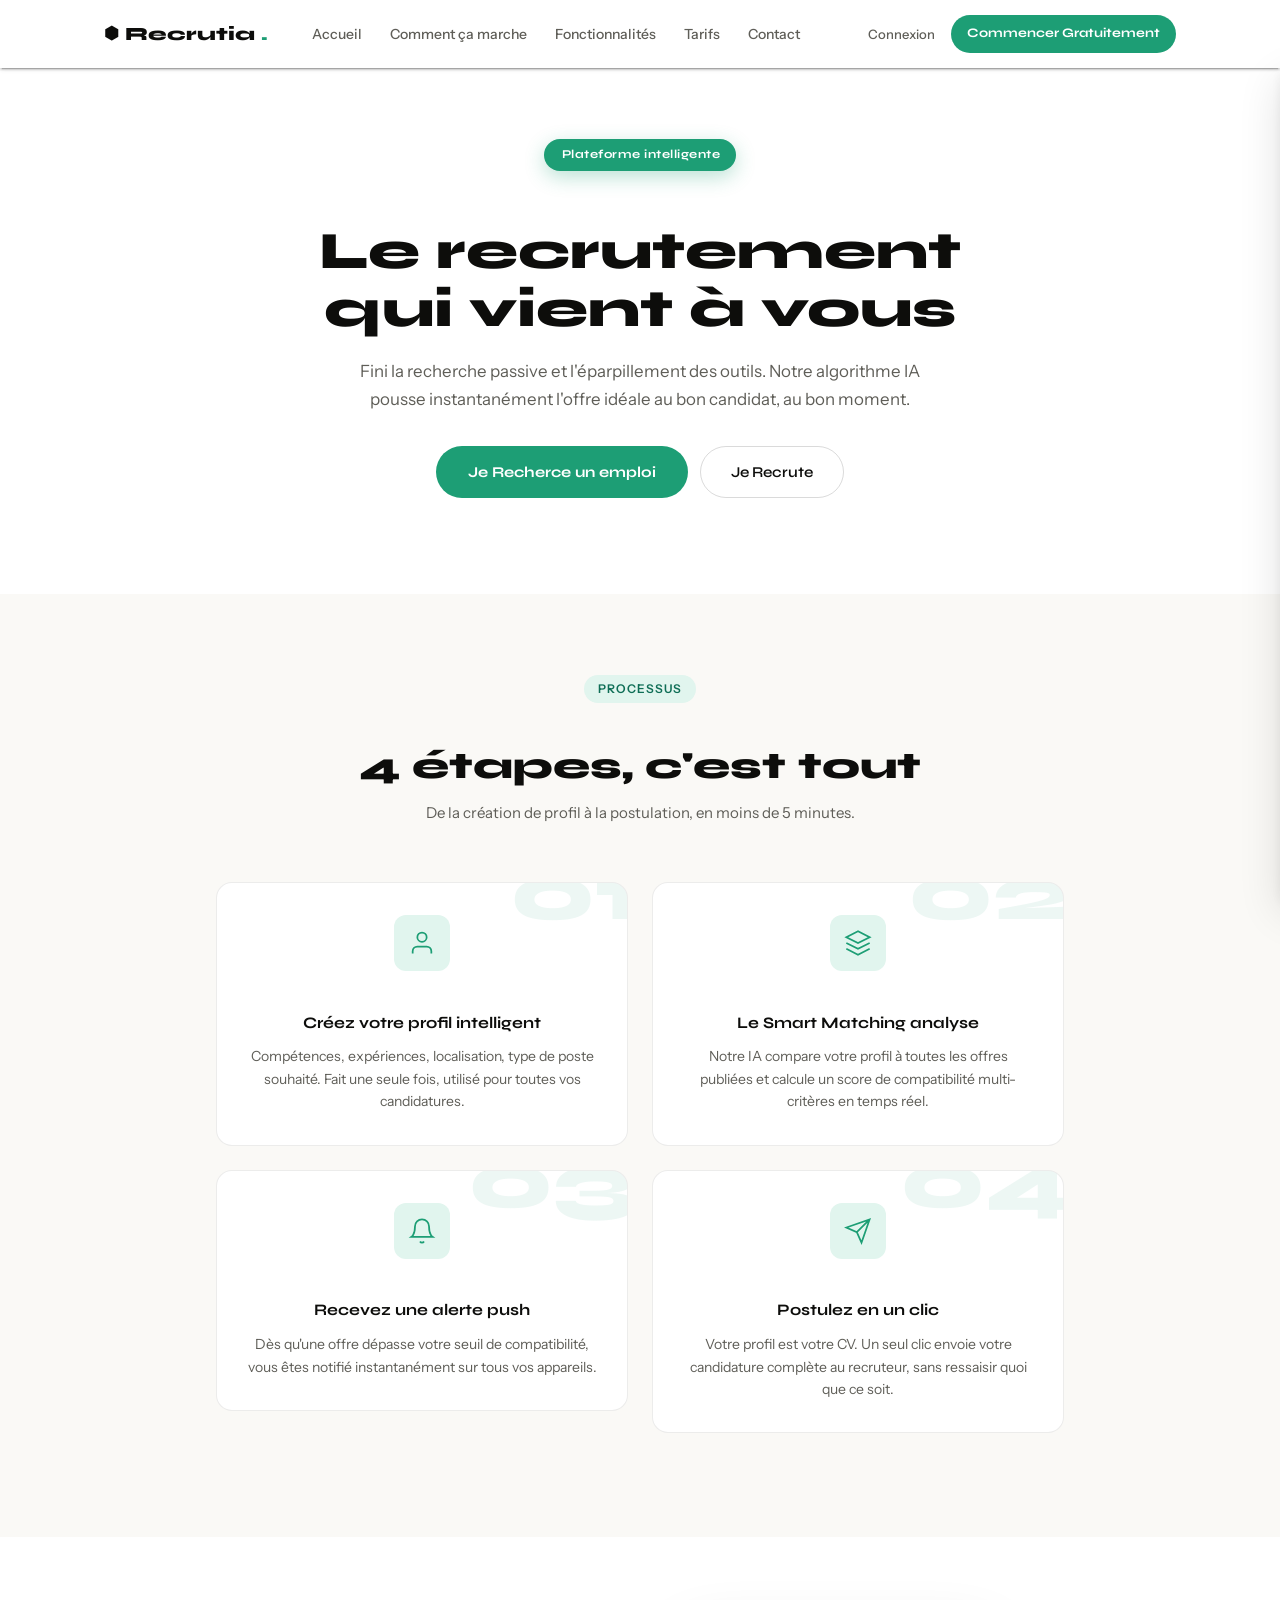
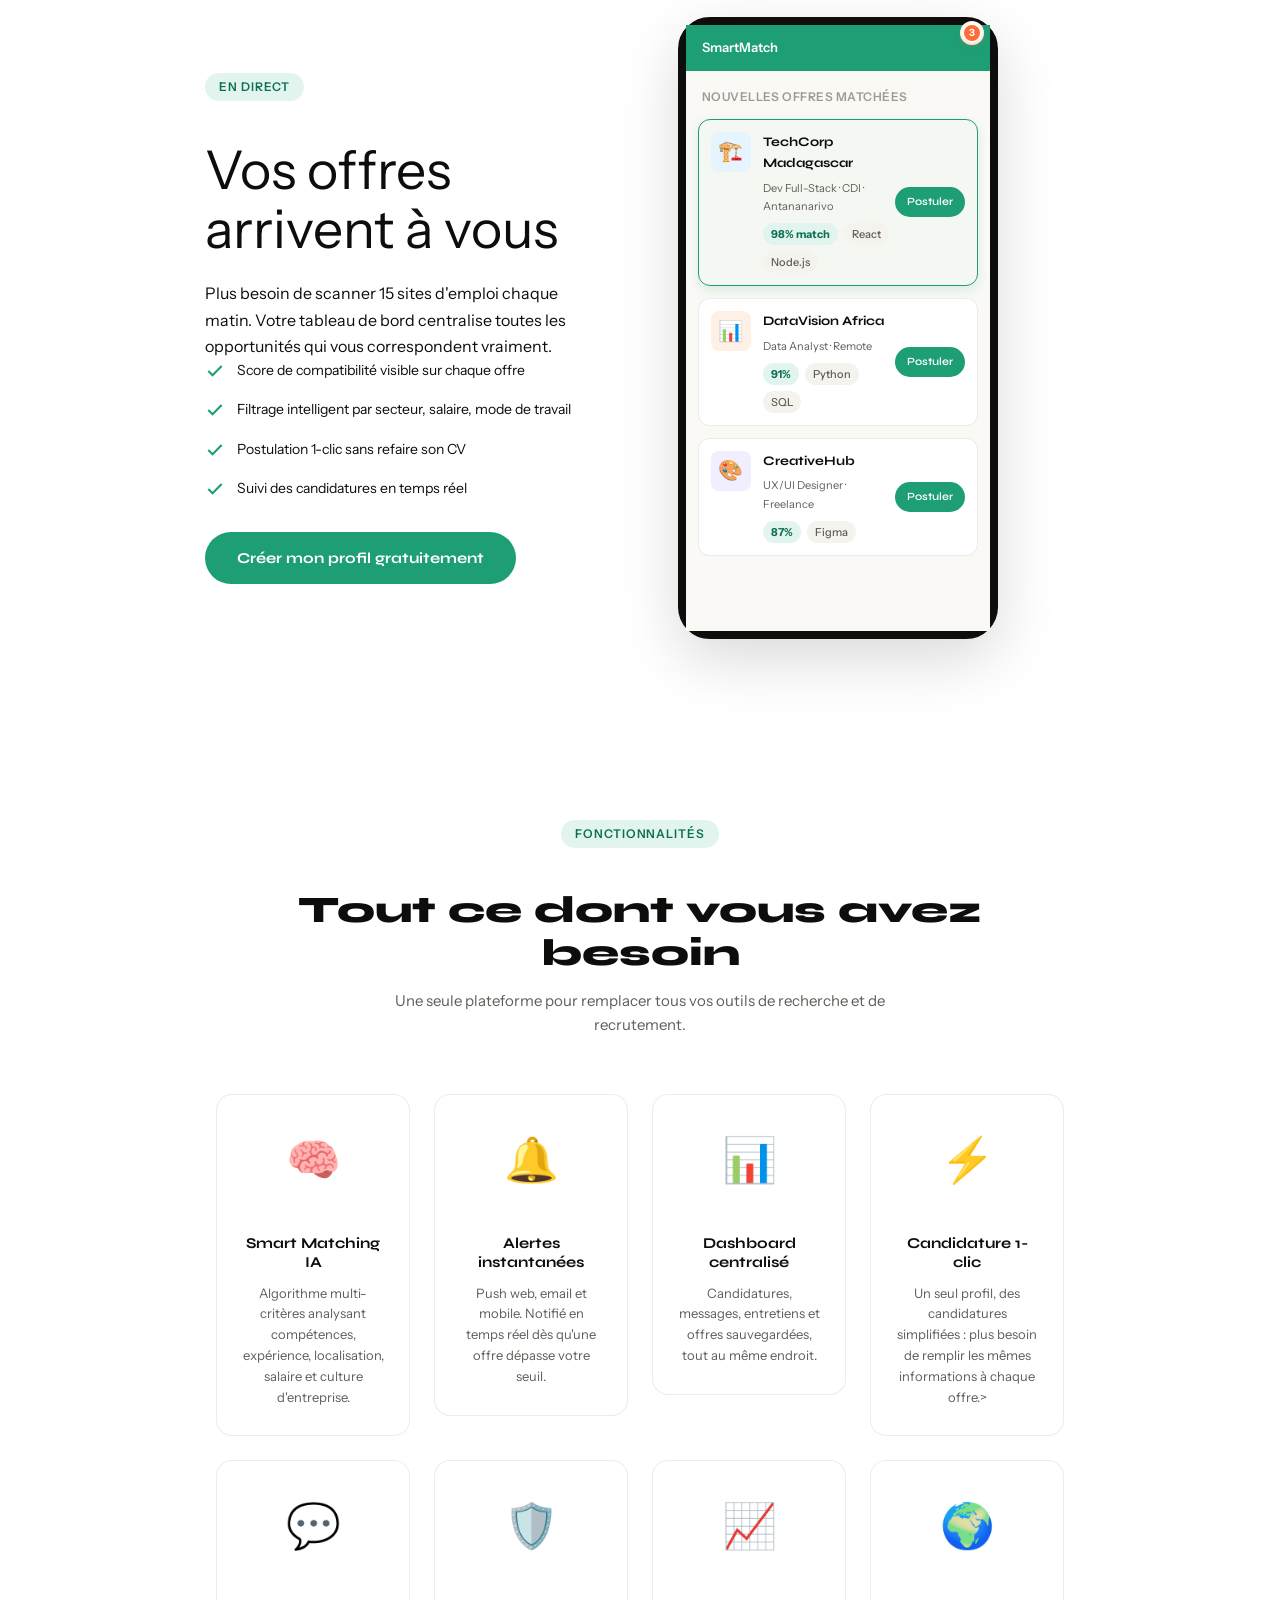
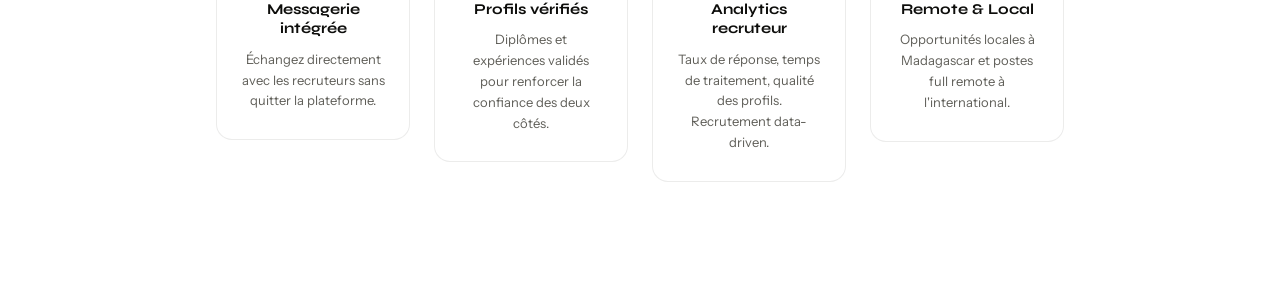
==== frontend/pages/index.html @ 3348087c "Centre le texte au-dessus du phone en responsive" ====
<!DOCTYPE html>
<html lang="fr">

<head>
    <meta charset="UTF-8">
    <meta name="viewport" content="width=device-width, initial-scale=1.0">
    <title>Recrutia</title>

    <!-- Materialize CSS (gardé pour d'autres composants : formulaires, modals, etc.) -->
    <link rel="stylesheet" href="../materialize/css/materialize.min.css">

    <!-- FontAwesome -->
    <link rel="stylesheet" href="../fontawesome-free-6.5.1-web/css/all.min.css">

    <!-- Google Fonts (thème SmartMatch) -->
    <link rel="preconnect" href="https://fonts.googleapis.com">
    <link
        href="https://fonts.googleapis.com/css2?family=Syne:wght@700;800&family=Instrument+Sans:wght@400;500;600&display=swap"
        rel="stylesheet">

    <!-- CSS perso (thème SmartMatch) -->
    <link rel="stylesheet" href="../css/style.css">
</head>

<body>

    <!-- NAVBAR -->
    <nav class="navbar" id="navbar">
        <div class="nav-container">

            <!-- LOGO -->
            <a href="index.html" class="nav-logo">
                <span class="logo-icon">⬢</span>
                Recrutia<span class="logo-accent">.</span>
            </a>

            <!-- LIENS DESKTOP -->
            <ul class="nav-links">
                <li><a href="index.html">Accueil</a></li>
                <li><a href="#fonctionnement">Comment ça marche</a></li>
                <li><a href="#fonctionnalites">Fonctionnalités</a></li>
                <li><a href="tarif.html">Tarifs</a></li>
                <li><a href="contact.html">Contact</a></li>
            </ul>

            <!-- CTA DESKTOP -->
            <div class="nav-cta">
                <a href="login.html" class="btn-ghost">Connexion</a>
                <a href="inscription.html" class="btn-primary">Commencer Gratuitement</a>
            </div>

            <!-- HAMBURGER (MOBILE) -->
            <button class="nav-toggle" id="navToggle" aria-label="Ouvrir le menu" aria-expanded="false"
                aria-controls="navMobile">
                <span></span>
                <span></span>
                <span></span>
            </button>

        </div>

        <!-- MENU MOBILE -->
        <ul class="nav-mobile" id="navMobile">
            <li><a href="index.html">Accueil</a></li>
            <li><a href="#fonctionnement">Comment ça marche</a></li>
            <li><a href="#fonctionnalites">Fonctionnalités</a></li>
            <li><a href="tarif.html">Tarifs</a></li>
            <li><a href="contact.html">Contact</a></li>
            <li><a href="login.html" class="mobile-login">Connexion</a></li>
            <li><a href="inscription.html" class="btn-primary">Commencer Gratuitement</a></li>
        </ul>
    </nav>

    <!-- CONTENU -->
    <main class="page-wrapper">
        <section class="hero">
            <div class="container">

                <div class="hero-content">
                    <span class="badge-smart badge-solid">
                        <i class="fas fa-sparkles"></i>
                        Plateforme intelligente
                    </span>

                    <h1>Le recrutement
                        qui vient à vous</h1>

                    <p>Fini la recherche passive et l'éparpillement des outils. Notre algorithme IA pousse
                        instantanément l'offre idéale au bon candidat, au bon moment.
                    </p>

                    <div class="hero-cta">
                        <a href="inscription.html" class="btn-primary btn-lg">Je Recherce un emploi</a>
                        <a href="inscription.html" class="btn-secondary btn-lg">Je Recrute</a>
                    </div>
                </div>

            </div>
        </section>

        <!-- COMMENT ÇA MARCHE -->
        <section class="how-it-works" id="fonctionnement">
            <div class="container">
                <div class="section-header">
                    <span class="section-tag">Processus</span>
                    <h2>4 étapes, c'est tout</h2>
                    <p>De la création de profil à la postulation, en moins de 5 minutes.</p>
                </div>
                <div class="row">
                    <div class="col s12 m6 l6">
                        <div class="step-card" data-step="01">
                            <div class="step-icon-wrap">
                                <svg class="step-icon" viewBox="0 0 24 24" fill="none" stroke="currentColor" stroke-width="1.5">
                                    <path d="M20 21v-2a4 4 0 0 0-4-4H8a4 4 0 0 0-4 4v2" />
                                    <circle cx="12" cy="7" r="4" />
                                </svg>
                            </div>
                            <h3>Créez votre profil intelligent</h3>
                            <p>Compétences, expériences, localisation, type de poste souhaité. Fait une seule fois, utilisé pour toutes vos candidatures.</p>
                        </div>
                    </div>
                    <div class="col s12 m6 l6">
                        <div class="step-card" data-step="02">
                            <div class="step-icon-wrap">
                                <svg class="step-icon" viewBox="0 0 24 24" fill="none" stroke="currentColor" stroke-width="1.5">
                                    <path d="M12 2L2 7l10 5 10-5-10-5zM2 17l10 5 10-5M2 12l10 5 10-5" />
                                </svg>
                            </div>
                            <h3>Le Smart Matching analyse</h3>
                            <p>Notre IA compare votre profil à toutes les offres publiées et calcule un score de compatibilité multi-critères en temps réel.</p>
                        </div>
                    </div>
                    <div class="col s12 m6 l6">
                        <div class="step-card" data-step="03">
                            <div class="step-icon-wrap">
                                <svg class="step-icon" viewBox="0 0 24 24" fill="none" stroke="currentColor" stroke-width="1.5">
                                    <path d="M18 8A6 6 0 0 0 6 8c0 7-3 9-3 9h18s-3-2-3-9" />
                                    <path d="M13.73 21a2 2 0 0 1-3.46 0" />
                                </svg>
                            </div>
                            <h3>Recevez une alerte push</h3>
                            <p>Dès qu'une offre dépasse votre seuil de compatibilité, vous êtes notifié instantanément sur tous vos appareils.</p>
                        </div>
                    </div>
                    <div class="col s12 m6 l6">
                        <div class="step-card" data-step="04">
                            <div class="step-icon-wrap">
                                <svg class="step-icon" viewBox="0 0 24 24" fill="none" stroke="currentColor" stroke-width="1.5">
                                    <path d="M22 2L11 13M22 2l-7 20-4-9-9-4 20-7z" />
                                </svg>
                            </div>
                            <h3>Postulez en un clic</h3>
                            <p>Votre profil est votre CV. Un seul clic envoie votre candidature complète au recruteur, sans ressaisir quoi que ce soit.</p>
                        </div>
                    </div>
                </div>
            </div>
        </section>

        <!-- DEMO SECTION — Vos offres arrivent à vous -->
        <section class="demo-section">
            <div class="container">
                <div class="row">
                    <div class="col s12 m12 l6">
                        <span class="section-tag">En direct</span>
                        <h2>Vos offres arrivent à vous</h2>
                        <p>Plus besoin de scanner 15 sites d'emploi chaque matin. Votre tableau de bord centralise toutes les opportunités qui vous correspondent vraiment.</p>
                        <ul class="demo-points">
                            <li>
                                <svg viewBox="0 0 24 24" fill="none" stroke="currentColor" stroke-width="2">
                                    <polyline points="20 6 9 17 4 12" />
                                </svg>
                                Score de compatibilité visible sur chaque offre
                            </li>
                            <li>
                                <svg viewBox="0 0 24 24" fill="none" stroke="currentColor" stroke-width="2">
                                    <polyline points="20 6 9 17 4 12" />
                                </svg>
                                Filtrage intelligent par secteur, salaire, mode de travail
                            </li>
                            <li>
                                <svg viewBox="0 0 24 24" fill="none" stroke="currentColor" stroke-width="2">
                                    <polyline points="20 6 9 17 4 12" />
                                </svg>
                                Postulation 1-clic sans refaire son CV
                            </li>
                            <li>
                                <svg viewBox="0 0 24 24" fill="none" stroke="currentColor" stroke-width="2">
                                    <polyline points="20 6 9 17 4 12" />
                                </svg>
                                Suivi des candidatures en temps réel
                            </li>
                        </ul>
                        <a href="inscription.html" class="btn-primary btn-lg">Créer mon profil gratuitement</a>
                    </div>
                    <div class="col s12 m12 l6">
                        <div class="demo-visual">
                            <div class="phone-mockup">
                                <div class="phone-header">
                                    <span>SmartMatch</span>
                                </div>
                                <span class="phone-notif-dot">3</span>
                                <div class="phone-body">
                                    <p class="phone-section-label">Nouvelles offres matchées</p>
                                    <div class="phone-card active-card">
                                        <div class="pc-left">
                                            <div class="pc-logo" style="background:#E6F4FF">🏗️</div>
                                            <div class="pc-info">
                                                <strong>TechCorp Madagascar</strong>
                                                <span>Dev Full-Stack · CDI · Antananarivo</span>
                                                <div class="pc-tags">
                                                    <span class="tag-match">98% match</span>
                                                    <span class="tag">React</span>
                                                    <span class="tag">Node.js</span>
                                                </div>
                                            </div>
                                        </div>
                                        <button class="pc-btn">Postuler</button>
                                    </div>
                                    <div class="phone-card">
                                        <div class="pc-left">
                                            <div class="pc-logo" style="background:#FFF0E6">📊</div>
                                            <div class="pc-info">
                                                <strong>DataVision Africa</strong>
                                                <span>Data Analyst · Remote</span>
                                                <div class="pc-tags">
                                                    <span class="tag-match">91%</span>
                                                    <span class="tag">Python</span>
                                                    <span class="tag">SQL</span>
                                                </div>
                                            </div>
                                        </div>
                                        <button class="pc-btn">Postuler</button>
                                    </div>
                                    <div class="phone-card">
                                        <div class="pc-left">
                                            <div class="pc-logo" style="background:#F0EEFF">🎨</div>
                                            <div class="pc-info">
                                                <strong>CreativeHub</strong>
                                                <span>UX/UI Designer · Freelance</span>
                                                <div class="pc-tags">
                                                    <span class="tag-match">87%</span>
                                                    <span class="tag">Figma</span>
                                                </div>
                                            </div>
                                        </div>
                                        <button class="pc-btn">Postuler</button>
                                    </div>
                                </div>
                            </div>
                        </div>
                    </div>
                </div>
            </div>
        </section>

        <!-- FONCTIONNALITÉS -->
        <section class="features" id="fonctionnalites">
            <div class="container">
                <div class="section-header">
                    <span class="section-tag">Fonctionnalités</span>
                    <h2>Tout ce dont vous avez besoin</h2>
                    <p>Une seule plateforme pour remplacer tous vos outils de recherche et de recrutement.</p>
                </div>
                <div class="row">
                    <div class="col s12 m6 l3">
                        <div class="feature-card">
                            <div class="feature-icon">🧠</div>
                            <h3>Smart Matching IA</h3>
                            <p>Algorithme multi-critères analysant compétences, expérience, localisation, salaire et culture d'entreprise.</p>
                        </div>
                    </div>
                    <div class="col s12 m6 l3">
                        <div class="feature-card">
                            <div class="feature-icon">🔔</div>
                            <h3>Alertes instantanées</h3>
                            <p>Push web, email et mobile. Notifié en temps réel dès qu'une offre dépasse votre seuil.</p>
                        </div>
                    </div>
                    <div class="col s12 m6 l3">
                        <div class="feature-card">
                            <div class="feature-icon">📊</div>
                            <h3>Dashboard centralisé</h3>
                            <p>Candidatures, messages, entretiens et offres sauvegardées, tout au même endroit.</p>
                        </div>
                    </div>
                    <div class="col s12 m6 l3">
                        <div class="feature-card">
                            <div class="feature-icon">⚡</div>
                            <h3>Candidature 1-clic</h3>
                            <p>Un seul profil, des candidatures simplifiées : plus besoin de remplir les mêmes informations à chaque offre.>
                        </div>
                    </div>
                    <div class="col s12 m6 l3">
                        <div class="feature-card">
                            <div class="feature-icon">💬</div>
                            <h3>Messagerie intégrée</h3>
                            <p>Échangez directement avec les recruteurs sans quitter la plateforme.</p>
                        </div>
                    </div>
                    <div class="col s12 m6 l3">
                        <div class="feature-card">
                            <div class="feature-icon">🛡️</div>
                            <h3>Profils vérifiés</h3>
                            <p>Diplômes et expériences validés pour renforcer la confiance des deux côtés.</p>
                        </div>
                    </div>
                    <div class="col s12 m6 l3">
                        <div class="feature-card">
                            <div class="feature-icon">📈</div>
                            <h3>Analytics recruteur</h3>
                            <p>Taux de réponse, temps de traitement, qualité des profils. Recrutement data-driven.</p>
                        </div>
                    </div>
                    <div class="col s12 m6 l3">
                        <div class="feature-card">
                            <div class="feature-icon">🌍</div>
                            <h3>Remote & Local</h3>
                            <p>Opportunités locales à Madagascar et postes full remote à l'international.</p>
                        </div>
                    </div>
                </div>
            </div>
        </section>
    </main>
    <script src="https://code.jquery.com/jquery-3.7.1.min.js"></script>
    <script src="../materialize/js/materialize.min.js"></script>

    <!-- MENU MOBILE CUSTOM (remplace le sidenav Materialize) -->
    <script>
        document.addEventListener('DOMContentLoaded', function () {
            var navToggle = document.getElementById('navToggle');
            var navMobile = document.getElementById('navMobile');

            navToggle.addEventListener('click', function () {
                var isOpen = navMobile.classList.toggle('open');
                navToggle.classList.toggle('active', isOpen);
                navToggle.setAttribute('aria-expanded', isOpen);
            });

            // Ferme le menu mobile au clic sur un lien
            navMobile.querySelectorAll('a').forEach(function (link) {
                link.addEventListener('click', function () {
                    navMobile.classList.remove('open');
                    navToggle.classList.remove('active');
                    navToggle.setAttribute('aria-expanded', false);
                });
            });

            // Ombre de la navbar au scroll
            var navbar = document.getElementById('navbar');
            window.addEventListener('scroll', function () {
                navbar.classList.toggle('scrolled', window.scrollY > 10);
            });
        });
    </script>

</body>

</html>
---- frontend/css/style.css ----
/* ============================
   SMARTMATCH — Global Styles
   ============================ */

:root {
    --brand: #1D9E75;
    --brand-dark: #0F6E56;
    --brand-darker: #085041;
    --brand-light: #E1F5EE;
    --brand-mid: #5DCAA5;
    --accent: #FF6B35;
    --accent-light: #FFF0E9;

    --dark: #0D0D0B;
    --dark-2: #1A1A17;
    --dark-3: #2C2C28;
    --mid: #6B6B64;
    --light: #F4F3EE;
    --lighter: #FAF9F6;
    --white: #FFFFFF;

    --text-primary: #0D0D0B;
    --text-secondary: #5F5E58;
    --text-muted: #9B9A94;

    --border: rgba(13, 13, 11, 0.08);
    --border-strong: rgba(13, 13, 11, 0.15);

    --shadow-sm: 0 1px 3px rgba(0, 0, 0, 0.06), 0 1px 2px rgba(0, 0, 0, 0.04);
    --shadow-md: 0 4px 16px rgba(0, 0, 0, 0.08), 0 2px 6px rgba(0, 0, 0, 0.05);
    --shadow-lg: 0 12px 40px rgba(0, 0, 0, 0.12), 0 4px 12px rgba(0, 0, 0, 0.06);

    --radius-sm: 8px;
    --radius-md: 12px;
    --radius-lg: 16px;
    --radius-xl: 24px;
    --radius-full: 9999px;

    --font-display: 'Syne', sans-serif;
    --font-body: 'Instrument Sans', sans-serif;

    --nav-h: 68px;
    --container: 1120px;
    --transition: 0.22s cubic-bezier(0.4, 0, 0.2, 1);
}

*,
*::before,
*::after {
    box-sizing: border-box;
    margin: 0;
    padding: 0;
}

html {
    scroll-behavior: smooth;
}

body {
    font-family: var(--font-body);
    font-size: 16px;
    line-height: 1.65;
    color: var(--text-primary);
    background: var(--white);
    -webkit-font-smoothing: antialiased;
    overflow-x: hidden;
}

/* CONTAINER */
.container {
    max-width: var(--container);
    margin: 0 auto;
    padding: 0 24px;
}

/* BUTTONS */
.btn-primary {
    display: inline-flex;
    align-items: center;
    gap: 8px;
    background: var(--brand);
    color: var(--white);
    font-family: var(--font-display);
    font-weight: 700;
    border-radius: var(--radius-full);
    border: none;
    cursor: pointer;
    text-decoration: none;
    transition: background var(--transition), transform var(--transition), box-shadow var(--transition);
    white-space: nowrap;
}

.btn-primary:hover {
    background: var(--brand-dark);
    transform: translateY(-1px);
    box-shadow: 0 6px 20px rgba(29, 158, 117, 0.35);
}

.btn-primary:active {
    transform: scale(0.98);
}

.nav-cta .btn-primary {
    height: 38px;
    padding: 0 18px;
    font-size: 13px;
    line-height: 1;
}

.btn-primary.btn-lg {
    font-size: 15px;
    padding: 14px 32px;
}

.btn-secondary {
    display: inline-flex;
    align-items: center;
    gap: 8px;
    background: transparent;
    color: var(--text-primary);
    font-family: var(--font-display);
    font-size: 14px;
    font-weight: 600;
    padding: 11px 24px;
    border-radius: var(--radius-full);
    border: 1.5px solid var(--border-strong);
    cursor: pointer;
    text-decoration: none;
    transition: all var(--transition);
    white-space: nowrap;
}

.btn-secondary:hover {
    border-color: var(--brand);
    color: var(--brand);
    background: var(--brand-light);
}

.btn-secondary.btn-lg {
    font-size: 15px;
    padding: 13px 30px;
}

.btn-ghost {
    display: inline-flex;
    align-items: center;
    color: var(--text-secondary);
    font-size: 14px;
    font-weight: 500;
    padding: 10px 16px;
    border-radius: var(--radius-full);
    border: none;
    background: transparent;
    cursor: pointer;
    text-decoration: none;
    transition: all var(--transition);
}

.btn-ghost:hover {
    color: var(--text-primary);
    background: var(--light);
}

.btn-ghost.btn-lg {
    font-size: 15px;
    padding: 13px 24px;
}

.btn-dark {
    display: inline-flex;
    align-items: center;
    gap: 8px;
    background: var(--dark);
    color: var(--white);
    font-family: var(--font-display);
    font-size: 14px;
    font-weight: 700;
    padding: 11px 24px;
    border-radius: var(--radius-full);
    border: none;
    cursor: pointer;
    text-decoration: none;
    transition: all var(--transition);
}

.btn-dark:hover {
    background: var(--dark-2);
    transform: translateY(-1px);
}

/* SECTION SHARED */
.section-header {
    text-align: center;
    margin-bottom: 56px;
}

.section-tag {
    display: inline-block;
    background: var(--brand-light);
    color: var(--brand-dark);
    font-size: 12px;
    font-weight: 600;
    letter-spacing: 0.08em;
    text-transform: uppercase;
    padding: 4px 14px;
    border-radius: var(--radius-full);
    margin-bottom: 14px;
}

.section-header h2 {
    font-family: var(--font-display);
    font-size: clamp(1.8rem, 3vw, 2.5rem);
    font-weight: 800;
    color: var(--text-primary);
    line-height: 1.15;
    margin-bottom: 14px;
}

.section-header p {
    font-size: 1rem;
    color: var(--text-secondary);
    max-width: 540px;
    margin: 0 auto;
}

/* NAVBAR */
.navbar {
    position: fixed;
    top: 0;
    left: 0;
    right: 0;
    z-index: 1000;
    height: var(--nav-h);
    background: rgba(255, 255, 255, 0.92);
    backdrop-filter: blur(16px);
    -webkit-backdrop-filter: blur(16px);
    border-bottom: 1px solid transparent;
    transition: border-color var(--transition), box-shadow var(--transition);
}

.navbar.scrolled {
    border-bottom-color: var(--border);
    box-shadow: var(--shadow-sm);
}

.nav-container {
    max-width: var(--container);
    margin: 0 auto;
    padding: 0 24px;
    height: 100%;
    display: flex;
    align-items: center;
    gap: 32px;
}

.nav-logo {
    font-family: var(--font-display);
    font-size: 1.25rem;
    font-weight: 800;
    color: var(--text-primary);
    text-decoration: none;
    display: flex;
    align-items: center;
    gap: 6px;
    flex-shrink: 0;
}

.logo-icon {
    font-size: 1.1rem;
}

.logo-accent {
    color: var(--brand);
}

.nav-links {
    display: flex;
    align-items: center;
    gap: 4px;
    list-style: none;
    flex: 1;
}

.nav-links a {
    font-size: 14px;
    font-weight: 500;
    color: var(--text-secondary);
    text-decoration: none;
    padding: 6px 12px;
    border-radius: var(--radius-full);
    transition: color var(--transition), background var(--transition);
}

.nav-links a:hover {
    color: var(--text-primary);
    background: var(--light);
}

.nav-cta {
    display: flex;
    align-items: center;
    gap: 4px;
    margin-left: auto;
}

.nav-cta .btn-primary {
    padding: 8px 16px;
    font-size: 13px;
}

.nav-cta .btn-ghost {
    padding: 8px 12px;
    font-size: 13px;
}

.nav-toggle {
    display: none;
    flex-direction: column;
    gap: 5px;
    background: none;
    border: none;
    cursor: pointer;
    padding: 4px;
    margin-left: auto;
}

.nav-toggle span {
    display: block;
    width: 22px;
    height: 2px;
    background: var(--text-primary);
    border-radius: 2px;
    transition: all var(--transition);
}

.nav-mobile {
    display: none;
    flex-direction: column;
    gap: 4px;
    padding: 12px 24px 20px;
    background: var(--white);
    border-top: 1px solid var(--border);
}

.nav-mobile {
    position: fixed;
    top: var(--nav-h);
    right: 0;
    width: min(300px, 80vw);
    height: calc(100vh - var(--nav-h));
    display: flex;
    flex-direction: column;
    gap: 4px;
    padding: 20px 24px;
    background: var(--white);
    box-shadow: var(--shadow-lg);
    list-style: none;
    transform: translateX(100%);
    transition: transform 0.3s cubic-bezier(0.4, 0, 0.2, 1);
    overflow-y: auto;
    z-index: 999;
}

.nav-mobile a {
    display: block;
    font-size: 15px;
    font-weight: 500;
    color: var(--text-primary);
    text-decoration: none;
    padding: 10px 4px;
    border-bottom: 1px solid var(--border);
}

.nav-mobile .mobile-login {
    color: var(--text-primary);
    font-weight: 600;
}

.nav-mobile .btn-primary {
    margin-top: 8px;
    justify-content: center;
}

/* FORM ELEMENTS */
.form-group {
    display: flex;
    flex-direction: column;
    gap: 6px;
    margin-bottom: 20px;
}

.form-group label {
    font-size: 13px;
    font-weight: 600;
    color: var(--text-primary);
}

.form-group input,
.form-group select,
.form-group textarea {
    width: 100%;
    padding: 12px 16px;
    font-family: var(--font-body);
    font-size: 14px;
    color: var(--text-primary);
    background: var(--white);
    border: 1.5px solid var(--border-strong);
    border-radius: var(--radius-md);
    outline: none;
    transition: border-color var(--transition), box-shadow var(--transition);
}

.form-group input:focus,
.form-group select:focus,
.form-group textarea:focus {
    border-color: var(--brand);
    box-shadow: 0 0 0 3px rgba(29, 158, 117, 0.12);
}

.form-group input::placeholder,
.form-group textarea::placeholder {
    color: var(--text-muted);
}

/* INPUT ROW */
.form-row {
    display: grid;
    grid-template-columns: 1fr 1fr;
    gap: 16px;
}

/* ALERT */
.alert {
    padding: 12px 16px;
    border-radius: var(--radius-md);
    font-size: 14px;
    margin-bottom: 20px;
    display: none;
}

.alert.show {
    display: block;
}

.alert-success {
    background: var(--brand-light);
    color: var(--brand-dark);
    border: 1px solid rgba(29, 158, 117, 0.2);
}

.alert-error {
    background: #FEE2E2;
    color: #991B1B;
    border: 1px solid rgba(153, 27, 27, 0.2);
}

/* TAGS */
.tag {
    display: inline-block;
    background: var(--light);
    color: var(--text-secondary);
    font-size: 11px;
    font-weight: 500;
    padding: 2px 8px;
    border-radius: var(--radius-full);
}

.tag-match {
    display: inline-block;
    background: var(--brand-light);
    color: var(--brand-dark);
    font-size: 11px;
    font-weight: 700;
    padding: 2px 8px;
    border-radius: var(--radius-full);
}

/* ANIMATION UTILITIES */
.fade-up {
    opacity: 0;
    transform: translateY(24px);
    transition: opacity 0.55s ease, transform 0.55s ease;
}

.fade-up.visible {
    opacity: 1;
    transform: translateY(0);
}

.delay-1 {
    transition-delay: 0.1s;
}

.delay-2 {
    transition-delay: 0.2s;
}

.delay-3 {
    transition-delay: 0.3s;
}

.delay-4 {
    transition-delay: 0.4s;
}

/* PAGE WRAPPER */
.page-wrapper {
    padding-top: var(--nav-h);
    min-height: 100vh;
}

/* FOOTER */
.footer {
    background: var(--dark);
    color: rgba(255, 255, 255, 0.7);
    padding: 64px 0 0;
}

.footer-grid {
    display: grid;
    grid-template-columns: 2fr 1fr 1fr 1fr 1fr;
    gap: 48px;
    padding-bottom: 48px;
}

.footer-brand .nav-logo {
    color: var(--white);
    margin-bottom: 12px;
    display: block;
}

.footer-brand p {
    font-size: 13px;
    line-height: 1.7;
    margin-bottom: 20px;
}

.social-links {
    display: flex;
    gap: 8px;
}

.social-links a {
    width: 32px;
    height: 32px;
    background: rgba(255, 255, 255, 0.08);
    color: rgba(255, 255, 255, 0.6);
    display: flex;
    align-items: center;
    justify-content: center;
    border-radius: var(--radius-sm);
    font-size: 11px;
    font-weight: 700;
    text-decoration: none;
    transition: all var(--transition);
}

.social-links a:hover {
    background: var(--brand);
    color: var(--white);
}

.footer-col h4 {
    font-family: var(--font-display);
    font-size: 13px;
    font-weight: 700;
    color: var(--white);
    margin-bottom: 16px;
    letter-spacing: 0.04em;
}

.footer-col a {
    display: block;
    color: rgba(255, 255, 255, 0.55);
    text-decoration: none;
    font-size: 13px;
    margin-bottom: 10px;
    transition: color var(--transition);
}

.footer-col a:hover {
    color: var(--white);
}

.footer-bottom {
    border-top: 1px solid rgba(255, 255, 255, 0.08);
    padding: 20px 0;
    text-align: center;
}

.footer-bottom p {
    font-size: 13px;
    color: rgba(255, 255, 255, 0.35);
}

/* ============================
   FEATURES SECTION — Grille de fonctionnalités 4 colonnes
   ============================ */

.features {
    padding: 80px 0;
    background: var(--white);
}

.features .row {
    margin: 40px -12px 0;
}

.features .col {
    padding: 0 12px;
    margin-bottom: 24px;
}

.feature-card {
    background: var(--white);
    padding: 28px 24px;
    border-radius: var(--radius-lg);
    border: 1px solid var(--border);
    text-align: center;
    transition: all var(--transition);
    display: flex;
    flex-direction: column;
    align-items: center;
    height: 100%;
    position: relative;
    overflow: hidden;
}

.feature-card::before {
    content: '';
    position: absolute;
    top: 0;
    left: 0;
    right: 0;
    height: 3px;
    background: var(--brand);
    transform: scaleX(0);
    transform-origin: left;
    transition: transform var(--transition);
}

.feature-card:hover {
    border-color: var(--brand);
    box-shadow: var(--shadow-md);
    transform: translateY(-4px);
}

.feature-card:hover::before {
    transform: scaleX(1);
}

.feature-icon {
    font-size: 44px;
    margin-bottom: 16px;
    display: block;
}

.feature-card h3 {
    font-family: var(--font-display);
    font-size: 15px;
    font-weight: 700;
    color: var(--text-primary);
    margin-bottom: 10px;
    line-height: 1.3;
}

.feature-card p {
    font-size: 13px;
    color: var(--text-secondary);
    line-height: 1.6;
    margin: 0;
    flex-grow: 1;
}

/* ============================
   DEMO SECTION — Dashboard mockup avec téléphone
   ============================ */

.demo-section {
    padding: 80px 0;
    background: var(--white);
}

.demo-section .row {
    align-items: center;
}

.demo-section .col {
    padding: 0 12px;
}

/* ≥993px = breakpoint "large" de Materialize : les 2 colonnes (l6 + l6)
   sont déjà côte à côte grâce au float de Materialize.
   On passe juste le .row en flex pour activer le centrage vertical
   et un espacement précis entre le texte et le mockup. */
@media only screen and (min-width: 993px) {
    .demo-section .row {
        display: flex;
        gap: 40px;
    }

    .demo-section .col {
        padding: 0;
    }
}

.demo-text h2 {
    font-family: var(--font-display);
    font-size: clamp(1.8rem, 3vw, 2.2rem);
    font-weight: 800;
    color: var(--text-primary);
    margin-bottom: 16px;
    line-height: 1.15;
}

.demo-text p {
    font-size: 1rem;
    color: var(--text-secondary);
    margin-bottom: 28px;
    line-height: 1.7;
}

.demo-points {
    list-style: none;
    margin: 0 0 32px;
    padding: 0;
}

.demo-points li {
    display: flex;
    align-items: flex-start;
    gap: 12px;
    margin-bottom: 16px;
    font-size: 14px;
    color: var(--text-primary);
}

.demo-points svg {
    width: 20px;
    height: 20px;
    color: var(--brand);
    flex-shrink: 0;
    margin-top: 2px;
    stroke-width: 2.5;
}

/* PHONE MOCKUP */
.phone-mockup {
    background: var(--white);
    border-radius: 32px;
    border: 8px solid var(--dark);
    box-shadow: 0 20px 60px rgba(0, 0, 0, 0.15);
    overflow: visible;
    width: 100%;
    max-width: 320px;
    margin: 0 auto;
    position: relative;
}

.phone-header {
    background: var(--brand);
    color: var(--white);
    padding: 12px 16px;
    font-size: 13px;
    font-weight: 600;
    display: flex;
    justify-content: space-between;
    align-items: center;
}

.phone-notif-dot {
    background: var(--accent);
    color: var(--white);
    width: 20px;
    height: 20px;
    border-radius: 50%;
    display: flex;
    align-items: center;
    justify-content: center;
    font-size: 10px;
    font-weight: 700;
    position: absolute;
    top: -2px;
    right: 8px;
    box-shadow: 0 2px 6px rgba(255, 107, 53, 0.4), 0 0 0 2px var(--white);
    border: 2px solid var(--white);
    z-index: 10;
    animation: pulse-notif 2s ease-in-out infinite;
}

@keyframes pulse-notif {
    0%, 100% {
        box-shadow: 0 2px 6px rgba(255, 107, 53, 0.4), 0 0 0 2px var(--white);
    }
    50% {
        box-shadow: 0 2px 6px rgba(255, 107, 53, 0.6), 0 0 0 4px rgba(255, 107, 53, 0.2);
    }
}

.phone-body {
    padding: 16px 12px;
    height: 560px;
    overflow-y: auto;
    background: var(--lighter);
}

.phone-section-label {
    font-size: 12px;
    font-weight: 600;
    color: var(--text-muted);
    text-transform: uppercase;
    letter-spacing: 0.04em;
    margin: 0 0 12px;
    padding: 0 4px;
}

/* PHONE CARD */
.phone-card {
    background: var(--white);
    border-radius: 12px;
    padding: 12px;
    margin-bottom: 12px;
    display: flex;
    align-items: center;
    justify-content: space-between;
    border: 1px solid var(--border);
    transition: all var(--transition);
}

.phone-card.active-card {
    border-color: var(--brand);
    box-shadow: 0 4px 12px rgba(29, 158, 117, 0.15);
    background: rgba(29, 158, 117, 0.02);
}

.pc-left {
    display: flex;
    gap: 12px;
    flex: 1;
    min-width: 0;
}

.pc-logo {
    width: 40px;
    height: 40px;
    border-radius: 8px;
    display: flex;
    align-items: center;
    justify-content: center;
    font-size: 20px;
    flex-shrink: 0;
}

.pc-info {
    display: flex;
    flex-direction: column;
    gap: 4px;
    min-width: 0;
}

.pc-info strong {
    font-family: var(--font-display);
    font-size: 13px;
    font-weight: 700;
    color: var(--text-primary);
    display: block;
}

.pc-info > span {
    font-size: 11px;
    color: var(--text-secondary);
    display: block;
}

.pc-tags {
    display: flex;
    gap: 6px;
    flex-wrap: wrap;
    margin-top: 4px;
}

.pc-btn {
    padding: 6px 12px;
    background: var(--brand);
    color: var(--white);
    border: none;
    border-radius: var(--radius-full);
    font-size: 11px;
    font-weight: 600;
    cursor: pointer;
    flex-shrink: 0;
    transition: all var(--transition);
    font-family: var(--font-display);
}

.pc-btn:hover {
    background: var(--brand-dark);
    transform: scale(1.05);
}

.phone-card::-webkit-scrollbar {
    width: 4px;
}

.phone-card::-webkit-scrollbar-track {
    background: transparent;
}

.phone-card::-webkit-scrollbar-thumb {
    background: var(--mid);
    border-radius: 2px;
}

/* ============================
   HOW IT WORKS — Section 4 étapes
   ============================ */

.how-it-works {
    padding: 80px 0;
    background: var(--lighter);
}

.how-it-works .row {
    margin: 40px -12px 0;
}

.how-it-works .col {
    padding: 0 12px;
    margin-bottom: 24px;
}

.step-card {
    background: var(--white);
    padding: 32px 28px;
    border-radius: var(--radius-lg);
    border: 1px solid var(--border);
    text-align: center;
    transition: all var(--transition);
    display: flex;
    flex-direction: column;
    align-items: center;
    position: relative;
    overflow: hidden;
    height: 100%;
}

.step-card::before {
    content: attr(data-step);
    position: absolute;
    top: -30px;
    right: -10px;
    font-family: var(--font-display);
    font-size: 80px;
    font-weight: 800;
    color: rgba(29, 158, 117, 0.08);
    line-height: 1;
    pointer-events: none;
}

.step-card:hover {
    border-color: var(--brand);
    box-shadow: var(--shadow-md);
    transform: translateY(-4px);
}

.step-icon-wrap {
    width: 56px;
    height: 56px;
    background: var(--brand-light);
    border-radius: var(--radius-md);
    display: flex;
    align-items: center;
    justify-content: center;
    margin-bottom: 20px;
    transition: all var(--transition);
}

.step-card:hover .step-icon-wrap {
    background: var(--brand);
    transform: scale(1.08);
}

.step-icon {
    width: 28px;
    height: 28px;
    color: var(--brand);
    transition: color var(--transition);
}

.step-card:hover .step-icon {
    color: var(--white);
}

.step-card h3 {
    font-family: var(--font-display);
    font-size: 16px;
    font-weight: 700;
    color: var(--text-primary);
    margin-bottom: 12px;
    line-height: 1.3;
}

.step-card p {
    font-size: 14px;
    color: var(--text-secondary);
    line-height: 1.6;
    margin: 0;
}

/* ============================
   AJOUTS — Hero + Badge + Toggle animé
   ============================ */

/* HERO */
.hero {
    padding: calc(var(--nav-h) + 0px) 0 96px;
    text-align: center;
}

.hero-content {
    max-width: 720px;
    margin: 0 auto;
}

.hero h1 {
    font-family: var(--font-display);
    font-size: clamp(2.2rem, 5vw, 3.5rem);
    font-weight: 800;
    line-height: 1.1;
    color: var(--text-primary);
    margin-bottom: 20px;
}

.hero p {
    font-size: 1.125rem;
    color: var(--text-secondary);
    max-width: 560px;
    margin: 0 auto 32px;
}

.hero-cta {
    display: flex;
    justify-content: center;
    gap: 12px;
    flex-wrap: wrap;
}

/* BADGE — Plateforme intelligente */
.badge-smart {
    display: inline-flex;
    align-items: center;
    gap: 6px;
    background: var(--brand-light);
    color: var(--brand-darker);
    font-family: var(--font-display);
    font-size: 12px;
    font-weight: 600;
    letter-spacing: 0.04em;
    padding: 6px 16px 6px 12px;
    border-radius: var(--radius-full);
    margin-bottom: 20px;
}

.badge-smart.badge-solid {
    background: var(--brand);
    color: var(--white);
    font-weight: 700;
    box-shadow: 0 6px 20px rgba(29, 158, 117, 0.30);
}

.badge-smart.badge-outline {
    background: transparent;
    color: var(--text-primary);
    border: 1.5px solid var(--border-strong);
}

.badge-smart.badge-outline i {
    color: var(--brand);
}

/* HAMBURGER ANIMÉ (transforme les 3 barres en X) */
.nav-toggle.active span:nth-child(1) {
    transform: translateY(7px) rotate(45deg);
}

.nav-toggle.active span:nth-child(2) {
    opacity: 0;
}

.nav-toggle.active span:nth-child(3) {
    transform: translateY(-7px) rotate(-45deg);
}

/* RESPONSIVE */
@media (max-width: 1024px) {
    .footer-grid {
        grid-template-columns: 1fr 1fr;
        gap: 32px;
    }

    .footer-brand {
        grid-column: 1 / -1;
    }
}

@media (max-width: 768px) {

    .nav-links,
    .nav-cta {
        display: none;
    }

    .nav-toggle {
        display: flex;
    }

    .nav-mobile.open {
        display: flex;
    }

    .nav-mobile.open {
        transform: translateX(0);
    }

    .form-row {
        grid-template-columns: 1fr;
    }

    .hero {
        padding: calc(var(--nav-h) + 10px) 0 64px;
    }

    .how-it-works {
        padding: 60px 0;
    }

    .how-it-works .row {
        margin: 30px -8px 0;
    }

    .how-it-works .col {
        padding: 0 8px;
        margin-bottom: 16px;
    }

    .step-card {
        padding: 24px 20px;
    }

    .step-card::before {
        font-size: 60px;
        top: -20px;
        right: -5px;
    }
}

/* ============================
   RESPONSIVE — FONCTIONNALITÉS & DEMO
   Calé sur les breakpoints natifs de Materialize :
   small  ≤ 600px   (col s..)
   medium 601–992px (col m..)
   large  ≥ 993px   (col l..)
   Les classes col s12 m6 l3 / s12 m12 l6 déjà présentes dans le HTML
   gèrent seules le nombre de colonnes et l'empilement ; on ne fait
   ici que peaufiner les marges, tailles et espacements à chaque palier.
   ============================ */

/* MEDIUM et en dessous (≤992px) — tablette + mobile : 2 col. (m6) puis 1 col. (s12) */
@media only screen and (max-width: 992px) {

    /* FONCTIONNALITÉS */
    .features {
        padding: 60px 0;
    }

    .features .row {
        margin: 32px -8px 0;
    }

    .features .col {
        padding: 0 8px;
        margin-bottom: 16px;
    }

    .feature-card {
        padding: 22px 18px;
    }

    /* DEMO — Materialize empile déjà les col s12/m12 sous 993px,
       on espace verticalement les deux blocs empilés */
    .demo-section {
        padding: 60px 0;
    }

    .demo-section .col {
        padding: 0;
        margin-bottom: 32px;
    }

    .demo-section .col:last-child {
        margin-bottom: 0;
    }

    /* Centre le texte (titre, paragraphe, liste, bouton) au-dessus du phone en responsive */
    .demo-section .col:first-child {
        text-align: center;
    }

    .demo-points li {
        justify-content: center;
        text-align: left;
    }

    .demo-text h2 {
        font-size: clamp(1.5rem, 2.5vw, 1.8rem);
    }

    .phone-mockup {
        max-width: 320px;
    }
}

/* SMALL uniquement (≤600px) — mobile : 1 colonne (s12) */
@media only screen and (max-width: 600px) {

    /* FONCTIONNALITÉS */
    .feature-card {
        padding: 20px 16px;
    }

    .feature-icon {
        font-size: 36px;
        margin-bottom: 12px;
    }

    .feature-card h3 {
        font-size: 14px;
        margin-bottom: 8px;
    }

    .feature-card p {
        font-size: 12px;
        margin-bottom: 10px;
    }

    .feature-tag {
        font-size: 9px;
        padding: 3px 8px;
    }

    /* DEMO */
    .demo-section {
        padding: 48px 0;
    }

    .demo-points li {
        font-size: 13px;
    }

    .phone-mockup {
        max-width: 280px;
        border: 6px solid var(--dark);
    }

    .phone-body {
        height: 460px;
    }

    .demo-section .btn-primary.btn-lg {
        width: 100%;
        justify-content: center;
    }
}

@media (max-width: 640px) {
    .container {
        padding: 0 16px;
    }

    .footer-grid {
        grid-template-columns: 1fr;
    }
}
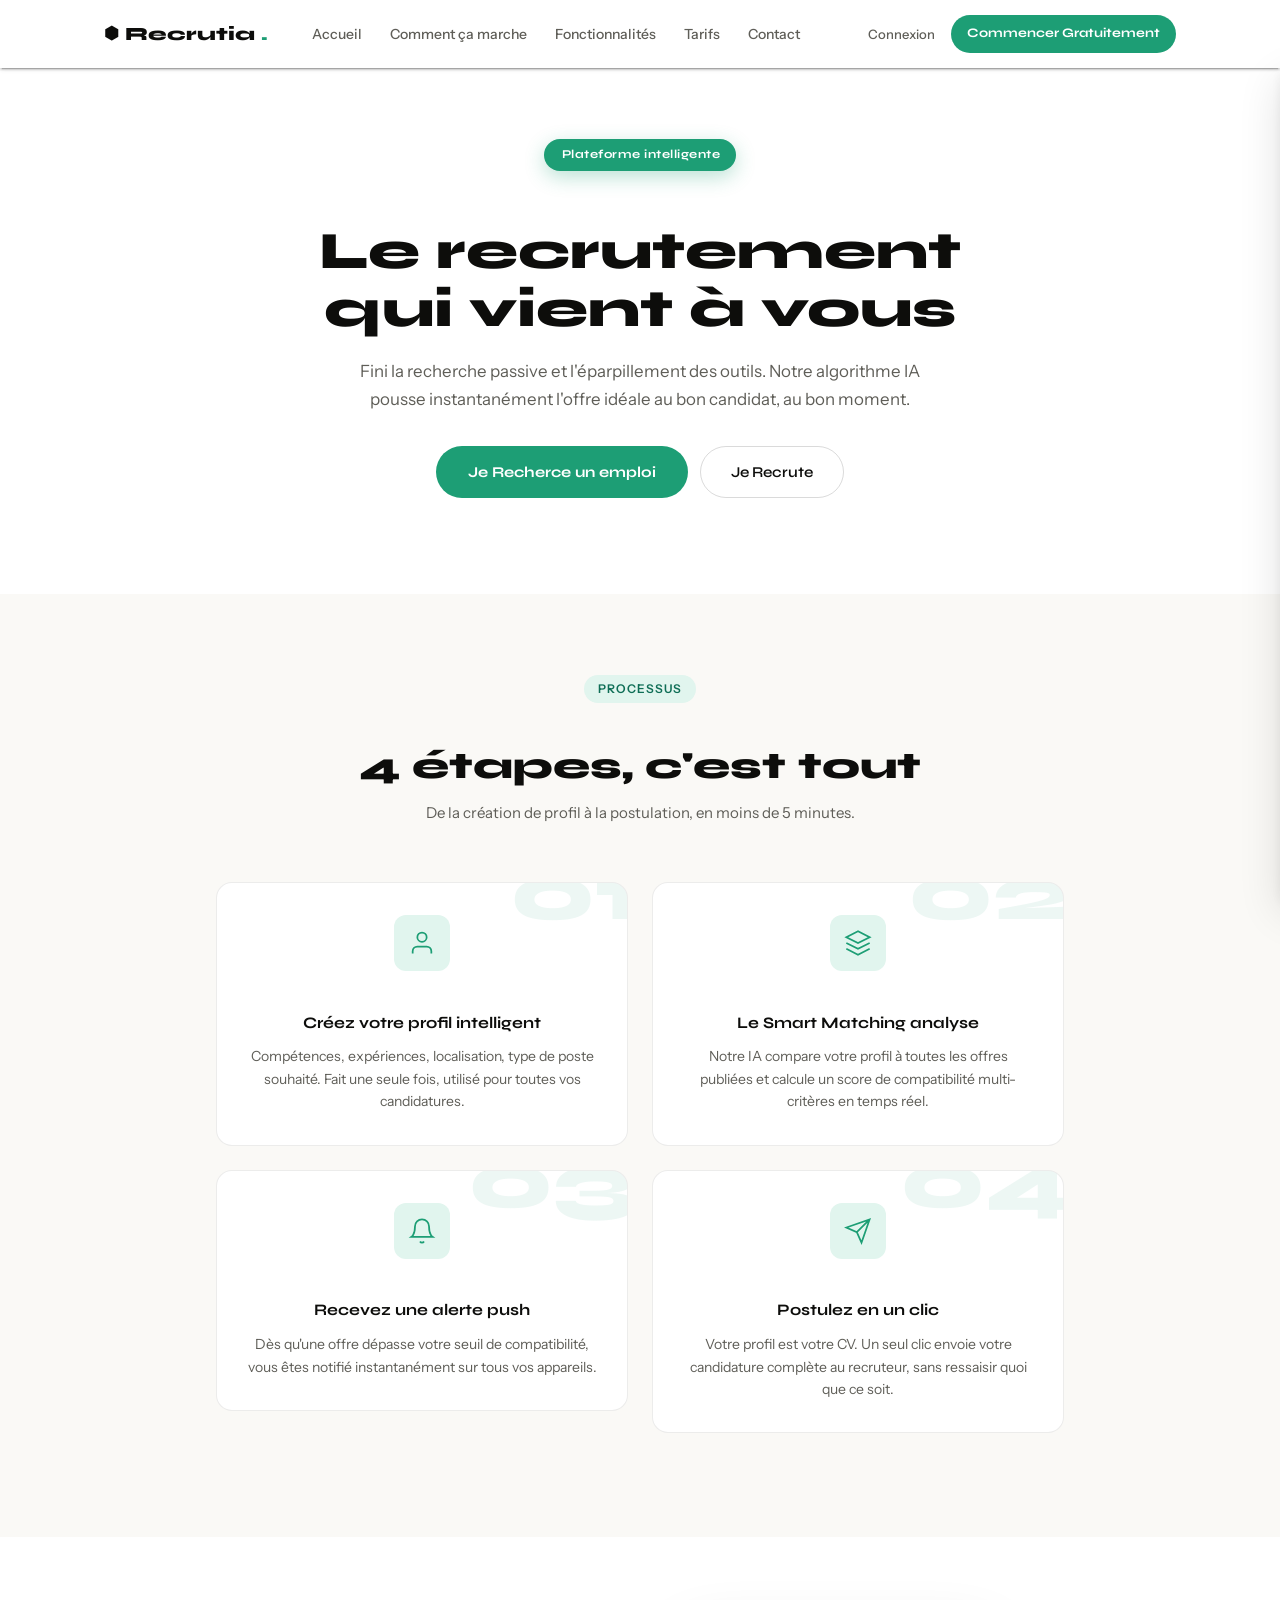
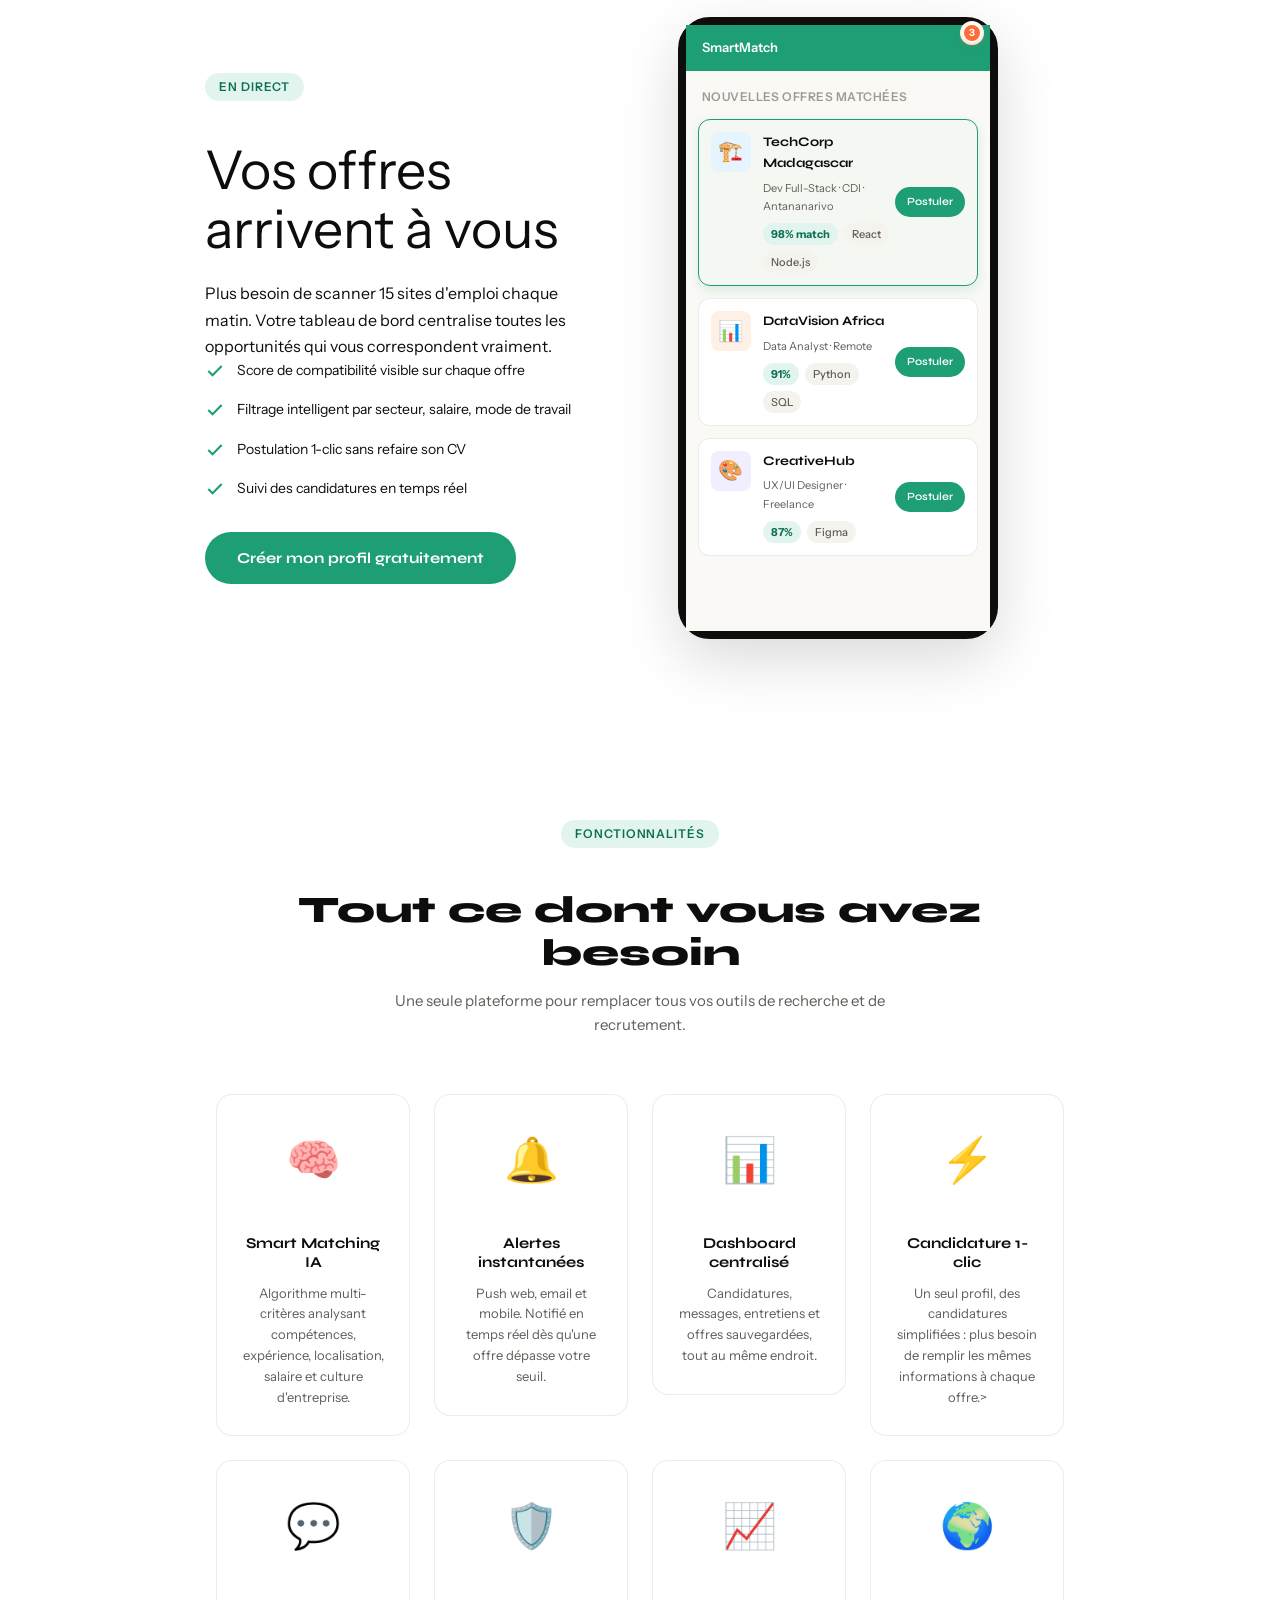
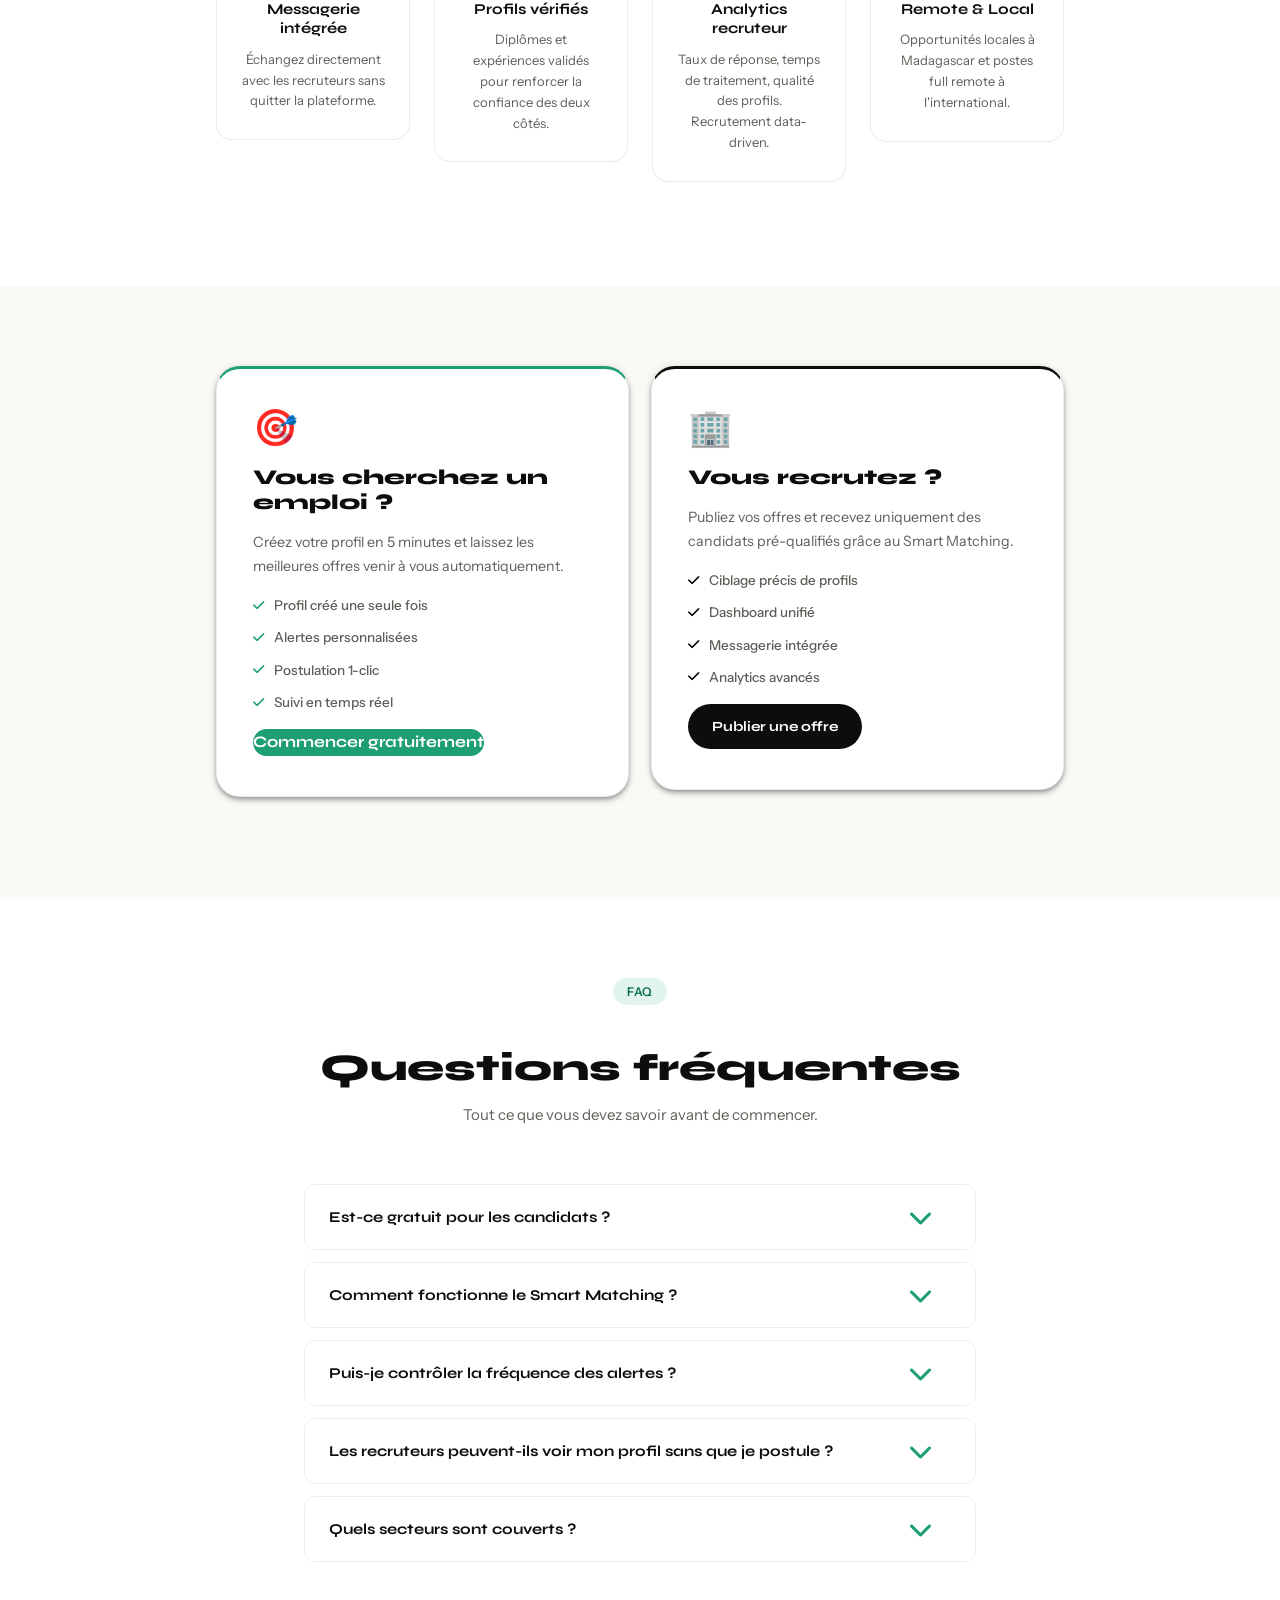
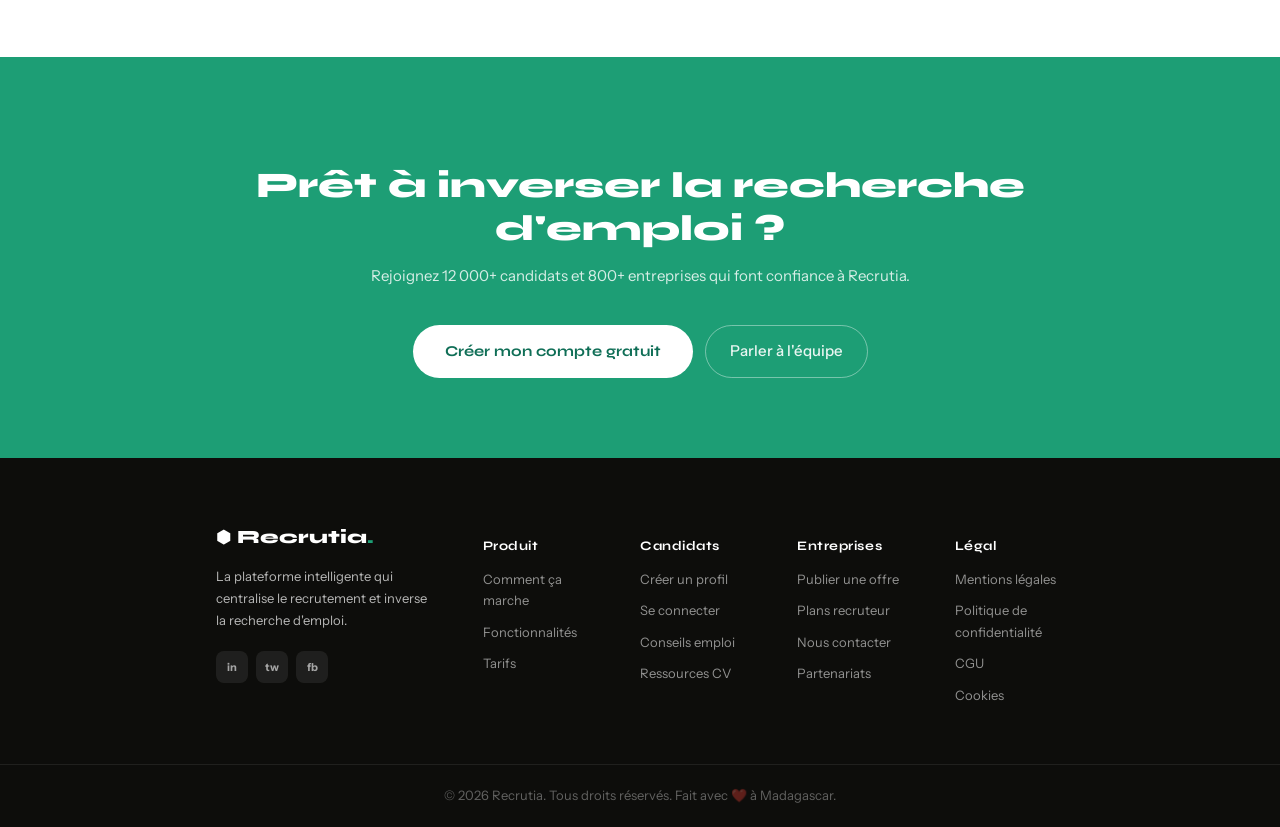
==== commit 9f5e6cd4: "Modification" ====
--- a/frontend/pages/index.html
+++ b/frontend/pages/index.html
@@ -110,47 +110,55 @@
                     <div class="col s12 m6 l6">
                         <div class="step-card" data-step="01">
                             <div class="step-icon-wrap">
-                                <svg class="step-icon" viewBox="0 0 24 24" fill="none" stroke="currentColor" stroke-width="1.5">
+                                <svg class="step-icon" viewBox="0 0 24 24" fill="none" stroke="currentColor"
+                                    stroke-width="1.5">
                                     <path d="M20 21v-2a4 4 0 0 0-4-4H8a4 4 0 0 0-4 4v2" />
                                     <circle cx="12" cy="7" r="4" />
                                 </svg>
                             </div>
                             <h3>Créez votre profil intelligent</h3>
-                            <p>Compétences, expériences, localisation, type de poste souhaité. Fait une seule fois, utilisé pour toutes vos candidatures.</p>
+                            <p>Compétences, expériences, localisation, type de poste souhaité. Fait une seule fois,
+                                utilisé pour toutes vos candidatures.</p>
                         </div>
                     </div>
                     <div class="col s12 m6 l6">
                         <div class="step-card" data-step="02">
                             <div class="step-icon-wrap">
-                                <svg class="step-icon" viewBox="0 0 24 24" fill="none" stroke="currentColor" stroke-width="1.5">
+                                <svg class="step-icon" viewBox="0 0 24 24" fill="none" stroke="currentColor"
+                                    stroke-width="1.5">
                                     <path d="M12 2L2 7l10 5 10-5-10-5zM2 17l10 5 10-5M2 12l10 5 10-5" />
                                 </svg>
                             </div>
                             <h3>Le Smart Matching analyse</h3>
-                            <p>Notre IA compare votre profil à toutes les offres publiées et calcule un score de compatibilité multi-critères en temps réel.</p>
+                            <p>Notre IA compare votre profil à toutes les offres publiées et calcule un score de
+                                compatibilité multi-critères en temps réel.</p>
                         </div>
                     </div>
                     <div class="col s12 m6 l6">
                         <div class="step-card" data-step="03">
                             <div class="step-icon-wrap">
-                                <svg class="step-icon" viewBox="0 0 24 24" fill="none" stroke="currentColor" stroke-width="1.5">
+                                <svg class="step-icon" viewBox="0 0 24 24" fill="none" stroke="currentColor"
+                                    stroke-width="1.5">
                                     <path d="M18 8A6 6 0 0 0 6 8c0 7-3 9-3 9h18s-3-2-3-9" />
                                     <path d="M13.73 21a2 2 0 0 1-3.46 0" />
                                 </svg>
                             </div>
                             <h3>Recevez une alerte push</h3>
-                            <p>Dès qu'une offre dépasse votre seuil de compatibilité, vous êtes notifié instantanément sur tous vos appareils.</p>
+                            <p>Dès qu'une offre dépasse votre seuil de compatibilité, vous êtes notifié instantanément
+                                sur tous vos appareils.</p>
                         </div>
                     </div>
                     <div class="col s12 m6 l6">
                         <div class="step-card" data-step="04">
                             <div class="step-icon-wrap">
-                                <svg class="step-icon" viewBox="0 0 24 24" fill="none" stroke="currentColor" stroke-width="1.5">
+                                <svg class="step-icon" viewBox="0 0 24 24" fill="none" stroke="currentColor"
+                                    stroke-width="1.5">
                                     <path d="M22 2L11 13M22 2l-7 20-4-9-9-4 20-7z" />
                                 </svg>
                             </div>
                             <h3>Postulez en un clic</h3>
-                            <p>Votre profil est votre CV. Un seul clic envoie votre candidature complète au recruteur, sans ressaisir quoi que ce soit.</p>
+                            <p>Votre profil est votre CV. Un seul clic envoie votre candidature complète au recruteur,
+                                sans ressaisir quoi que ce soit.</p>
                         </div>
                     </div>
                 </div>
@@ -164,7 +172,8 @@
                     <div class="col s12 m12 l6">
                         <span class="section-tag">En direct</span>
                         <h2>Vos offres arrivent à vous</h2>
-                        <p>Plus besoin de scanner 15 sites d'emploi chaque matin. Votre tableau de bord centralise toutes les opportunités qui vous correspondent vraiment.</p>
+                        <p>Plus besoin de scanner 15 sites d'emploi chaque matin. Votre tableau de bord centralise
+                            toutes les opportunités qui vous correspondent vraiment.</p>
                         <ul class="demo-points">
                             <li>
                                 <svg viewBox="0 0 24 24" fill="none" stroke="currentColor" stroke-width="2">
@@ -267,14 +276,16 @@
                         <div class="feature-card">
                             <div class="feature-icon">🧠</div>
                             <h3>Smart Matching IA</h3>
-                            <p>Algorithme multi-critères analysant compétences, expérience, localisation, salaire et culture d'entreprise.</p>
+                            <p>Algorithme multi-critères analysant compétences, expérience, localisation, salaire et
+                                culture d'entreprise.</p>
                         </div>
                     </div>
                     <div class="col s12 m6 l3">
                         <div class="feature-card">
                             <div class="feature-icon">🔔</div>
                             <h3>Alertes instantanées</h3>
-                            <p>Push web, email et mobile. Notifié en temps réel dès qu'une offre dépasse votre seuil.</p>
+                            <p>Push web, email et mobile. Notifié en temps réel dès qu'une offre dépasse votre seuil.
+                            </p>
                         </div>
                     </div>
                     <div class="col s12 m6 l3">
@@ -288,7 +299,8 @@
                         <div class="feature-card">
                             <div class="feature-icon">⚡</div>
                             <h3>Candidature 1-clic</h3>
-                            <p>Un seul profil, des candidatures simplifiées : plus besoin de remplir les mêmes informations à chaque offre.>
+                            <p>Un seul profil, des candidatures simplifiées : plus besoin de remplir les mêmes
+                                informations à chaque offre.>
                         </div>
                     </div>
                     <div class="col s12 m6 l3">
@@ -322,39 +334,175 @@
                 </div>
             </div>
         </section>
+        <!-- DUAL CTA -->
+        <section class="dual-cta">
+            <div class="container">
+                <div class="row dual-cta-row">
+                    <!-- Carte Candidat -->
+                    <div class="col s12 m6">
+                        <div class="cta-card cta-candidate z-depth-2">
+                            <span class="cta-emoji">🎯</span>
+                            <h3>Vous cherchez un emploi ?</h3>
+                            <p>Créez votre profil en 5 minutes et laissez les meilleures offres venir à vous
+                                automatiquement.</p>
+                            <ul class="cta-list">
+                                <li><i class="fas fa-check"></i> Profil créé une seule fois</li>
+                                <li><i class="fas fa-check"></i> Alertes personnalisées</li>
+                                <li><i class="fas fa-check"></i> Postulation 1-clic</li>
+                                <li><i class="fas fa-check"></i> Suivi en temps réel</li>
+                            </ul>
+                            <a href="inscription.html" class="btn-primary">Commencer gratuitement</a>
+                        </div>
+                    </div>
+                    <!-- Carte Recruteur -->
+                    <div class="col s12 m6">
+                        <div class="cta-card cta-recruiter z-depth-2">
+                            <span class="cta-emoji">🏢</span>
+                            <h3>Vous recrutez ?</h3>
+                            <p>Publiez vos offres et recevez uniquement des candidats pré-qualifiés grâce au Smart
+                                Matching.</p>
+                            <ul class="cta-list">
+                                <li><i class="fas fa-check"></i> Ciblage précis de profils</li>
+                                <li><i class="fas fa-check"></i> Dashboard unifié</li>
+                                <li><i class="fas fa-check"></i> Messagerie intégrée</li>
+                                <li><i class="fas fa-check"></i> Analytics avancés</li>
+                            </ul>
+                            <a href="inscription.html?type=recruteur" class="btn-dark">Publier une offre</a>
+                        </div>
+                    </div>
+                </div>
+            </div>
+        </section>
+        <!-- FAQ -->
+        <section class="faq">
+            <div class="container faq-container">
+                <div class="section-header">
+                    <span class="section-tag">FAQ</span>
+                    <h2>Questions fréquentes</h2>
+                    <p>Tout ce que vous devez savoir avant de commencer.</p>
+                </div>
+                <ul class="collapsible faq-list" data-collapsible="accordion">
+                    <li>
+                        <div class="collapsible-header faq-q">
+                            <span>Est-ce gratuit pour les candidats ?</span>
+                            <i class="fas fa-chevron-down faq-arrow"></i>
+                        </div>
+                        <div class="collapsible-body faq-a">
+                            <p>Oui, Recrutia est entièrement gratuit pour les candidats. Créez votre profil, recevez des
+                                alertes et postulez sans jamais payer quoi que ce soit.</p>
+                        </div>
+                    </li>
+                    <li>
+                        <div class="collapsible-header faq-q">
+                            <span>Comment fonctionne le Smart Matching ?</span>
+                            <i class="fas fa-chevron-down faq-arrow"></i>
+                        </div>
+                        <div class="collapsible-body faq-a">
+                            <p>Notre algorithme analyse votre profil (compétences, expérience, localisation, salaire
+                                attendu, disponibilité) et le compare à chaque offre publiée. Un score de 0 à 100% est
+                                calculé. Vous êtes notifié uniquement pour les offres au-dessus de votre seuil
+                                configuré.</p>
+                        </div>
+                    </li>
+                    <li>
+                        <div class="collapsible-header faq-q">
+                            <span>Puis-je contrôler la fréquence des alertes ?</span>
+                            <i class="fas fa-chevron-down faq-arrow"></i>
+                        </div>
+                        <div class="collapsible-body faq-a">
+                            <p>Absolument. Dans vos préférences, vous définissez votre seuil de matching minimum (ex :
+                                n'alerter que pour les offres à +85%), la fréquence (temps réel, quotidien,
+                                hebdomadaire) et les canaux (push, email, SMS).</p>
+                        </div>
+                    </li>
+                    <li>
+                        <div class="collapsible-header faq-q">
+                            <span>Les recruteurs peuvent-ils voir mon profil sans que je postule ?</span>
+                            <i class="fas fa-chevron-down faq-arrow"></i>
+                        </div>
+                        <div class="collapsible-body faq-a">
+                            <p>Vous contrôlez la visibilité de votre profil. Vous pouvez le rendre invisible, visible
+                                uniquement aux entreprises que vous choisissez, ou ouvert à tous les recruteurs de la
+                                plateforme.</p>
+                        </div>
+                    </li>
+                    <li>
+                        <div class="collapsible-header faq-q">
+                            <span>Quels secteurs sont couverts ?</span>
+                            <i class="fas fa-chevron-down faq-arrow"></i>
+                        </div>
+                        <div class="collapsible-body faq-a">
+                            <p>Tech, finance, marketing, design, santé, éducation, BTP, logistique... Tous les secteurs
+                                sont représentés. Recrutia couvre Madagascar et les postes remote internationaux.</p>
+                        </div>
+                    </li>
+                </ul>
+            </div>
+        </section>
+
+        <!-- FOOTER CTA -->
+        <section class="footer-cta">
+            <div class="container">
+                <h2>Prêt à inverser la recherche d'emploi ?</h2>
+                <p>Rejoignez 12 000+ candidats et 800+ entreprises qui font confiance à Recrutia.</p>
+                <div class="footer-cta-btns">
+                    <a href="inscription.html" class="btn-primary btn-lg">Créer mon compte gratuit</a>
+                    <a href="contact.html" class="btn-ghost btn-lg">Parler à l'équipe</a>
+                </div>
+            </div>
+        </section>
+
+        <!-- FOOTER -->
+        <footer class="footer">
+            <div class="container footer-grid">
+                <div class="footer-brand">
+                    <a href="index.html" class="nav-logo">
+                        <span class="logo-icon">⬢</span>
+                        Recrutia<span class="logo-accent">.</span>
+                    </a>
+                    <p>La plateforme intelligente qui centralise le recrutement et inverse la recherche d'emploi.</p>
+                    <div class="social-links">
+                        <a href="#" aria-label="LinkedIn">in</a>
+                        <a href="#" aria-label="Twitter">tw</a>
+                        <a href="#" aria-label="Facebook">fb</a>
+                    </div>
+                </div>
+                <div class="footer-col">
+                    <h4>Produit</h4>
+                    <a href="#fonctionnement">Comment ça marche</a>
+                    <a href="#fonctionnalites">Fonctionnalités</a>
+                    <a href="pages/tarif.html">Tarifs</a>
+                </div>
+                <div class="footer-col">
+                    <h4>Candidats</h4>
+                    <a href="inscription.html">Créer un profil</a>
+                    <a href="login.html">Se connecter</a>
+                    <a href="#">Conseils emploi</a>
+                    <a href="#">Ressources CV</a>
+                </div>
+                <div class="footer-col">
+                    <h4>Entreprises</h4>
+                    <a href="inscription.html?type=recruteur">Publier une offre</a>
+                    <a href="tarif.html">Plans recruteur</a>
+                    <a href="contact.html">Nous contacter</a>
+                    <a href="#">Partenariats</a>
+                </div>
+                <div class="footer-col">
+                    <h4>Légal</h4>
+                    <a href="#">Mentions légales</a>
+                    <a href="#">Politique de confidentialité</a>
+                    <a href="#">CGU</a>
+                    <a href="#">Cookies</a>
+                </div>
+            </div>
+            <div class="footer-bottom">
+                <p>© 2026 Recrutia. Tous droits réservés. Fait avec ❤️ à Madagascar.</p>
+            </div>
+        </footer>
     </main>
     <script src="https://code.jquery.com/jquery-3.7.1.min.js"></script>
     <script src="../materialize/js/materialize.min.js"></script>
-
-    <!-- MENU MOBILE CUSTOM (remplace le sidenav Materialize) -->
-    <script>
-        document.addEventListener('DOMContentLoaded', function () {
-            var navToggle = document.getElementById('navToggle');
-            var navMobile = document.getElementById('navMobile');
-
-            navToggle.addEventListener('click', function () {
-                var isOpen = navMobile.classList.toggle('open');
-                navToggle.classList.toggle('active', isOpen);
-                navToggle.setAttribute('aria-expanded', isOpen);
-            });
-
-            // Ferme le menu mobile au clic sur un lien
-            navMobile.querySelectorAll('a').forEach(function (link) {
-                link.addEventListener('click', function () {
-                    navMobile.classList.remove('open');
-                    navToggle.classList.remove('active');
-                    navToggle.setAttribute('aria-expanded', false);
-                });
-            });
-
-            // Ombre de la navbar au scroll
-            var navbar = document.getElementById('navbar');
-            window.addEventListener('scroll', function () {
-                navbar.classList.toggle('scrolled', window.scrollY > 10);
-            });
-        });
-    </script>
-
+    <script src="../js/index.js"></script>
 </body>
 
 </html>
--- a/frontend/css/style.css
+++ b/frontend/css/style.css
@@ -789,9 +789,12 @@
 }
 
 @keyframes pulse-notif {
-    0%, 100% {
+
+    0%,
+    100% {
         box-shadow: 0 2px 6px rgba(255, 107, 53, 0.4), 0 0 0 2px var(--white);
     }
+
     50% {
         box-shadow: 0 2px 6px rgba(255, 107, 53, 0.6), 0 0 0 4px rgba(255, 107, 53, 0.2);
     }
@@ -866,7 +869,7 @@
     display: block;
 }
 
-.pc-info > span {
+.pc-info>span {
     font-size: 11px;
     color: var(--text-secondary);
     display: block;
@@ -1280,4 +1283,256 @@
     .footer-grid {
         grid-template-columns: 1fr;
     }
+}
+
+/* ============================
+   DUAL CTA
+   ============================ */
+.dual-cta {
+    padding: 80px 0;
+    background: var(--lighter);
+}
+
+.dual-cta-row {
+    margin-top: 0 !important;
+}
+
+.cta-card {
+    background: var(--white);
+    border-radius: var(--radius-xl);
+    border: 1px solid var(--border);
+    padding: 40px 36px;
+    display: flex;
+    flex-direction: column;
+    align-items: flex-start;
+    gap: 16px;
+    height: 100%;
+    transition: transform var(--transition), box-shadow var(--transition);
+}
+
+.cta-card:hover {
+    transform: translateY(-4px);
+}
+
+.cta-emoji {
+    font-size: 2.4rem;
+    line-height: 1;
+    display: block;
+    margin-bottom: 4px;
+}
+
+.cta-card h3 {
+    font-family: var(--font-display);
+    font-size: 1.4rem;
+    font-weight: 800;
+    color: var(--text-primary);
+    margin: 0;
+    line-height: 1.2;
+}
+
+.cta-card p {
+    font-size: 0.95rem;
+    color: var(--text-secondary);
+    line-height: 1.65;
+    margin: 0;
+}
+
+.cta-list {
+    list-style: none;
+    padding: 0;
+    margin: 0;
+    display: flex;
+    flex-direction: column;
+    gap: 10px;
+    flex: 1;
+}
+
+.cta-list li {
+    display: flex;
+    align-items: center;
+    gap: 10px;
+    font-size: 0.9rem;
+    color: var(--text-secondary);
+    font-weight: 500;
+}
+
+.cta-list li i {
+    color: var(--brand);
+    font-size: 13px;
+    flex-shrink: 0;
+}
+
+/* Accent vert pour la carte candidat */
+.cta-candidate {
+    border-top: 3px solid var(--brand);
+}
+
+/* Accent sombre pour la carte recruteur */
+.cta-recruiter {
+    border-top: 3px solid var(--dark);
+}
+
+.cta-recruiter .cta-list li i {
+    color: var(--dark);
+}
+
+/* Responsive */
+@media only screen and (max-width: 600px) {
+    .dual-cta {
+        padding: 52px 0;
+    }
+
+    .cta-card {
+        padding: 28px 22px;
+        margin-bottom: 20px;
+    }
+
+    .cta-card h3 {
+        font-size: 1.2rem;
+    }
+}
+
+/* ============================
+   FAQ — Collapsible Materialize
+   ============================ */
+.faq {
+    padding: 80px 0;
+    background: var(--white);
+}
+
+.faq-container {
+    max-width: 720px;
+}
+
+.faq-list {
+    border: none !important;
+    box-shadow: none !important;
+}
+
+.faq-list li {
+    border: 1px solid var(--border) !important;
+    border-radius: var(--radius-md) !important;
+    margin-bottom: 12px !important;
+    overflow: hidden;
+}
+
+.faq-q {
+    display: flex !important;
+    justify-content: space-between !important;
+    align-items: center !important;
+    padding: 20px 24px !important;
+    background: var(--white) !important;
+    font-family: var(--font-display) !important;
+    font-size: 15px !important;
+    font-weight: 700 !important;
+    color: var(--text-primary) !important;
+    border-bottom: none !important;
+    cursor: pointer;
+    transition: background var(--transition) !important;
+}
+
+.faq-q:hover {
+    background: var(--lighter) !important;
+}
+
+.faq-arrow {
+    color: var(--brand);
+    font-size: 13px;
+    transition: transform var(--transition);
+    flex-shrink: 0;
+}
+
+.faq-list li.active .faq-arrow {
+    transform: rotate(180deg);
+}
+
+.faq-list li.active .faq-q {
+    background: var(--brand-light) !important;
+    color: var(--brand-dark) !important;
+    border-bottom: 1px solid var(--border) !important;
+}
+
+.faq-a {
+    background: var(--white) !important;
+    padding: 0 !important;
+}
+
+.faq-a p {
+    font-size: 14px;
+    color: var(--text-secondary);
+    line-height: 1.7;
+    padding: 20px 24px;
+    margin: 0;
+}
+
+/* ============================
+   FOOTER CTA
+   ============================ */
+.footer-cta {
+    padding: 80px 0;
+    background: var(--brand);
+    text-align: center;
+}
+
+.footer-cta h2 {
+    font-family: var(--font-display);
+    font-size: clamp(1.8rem, 3vw, 2.4rem);
+    font-weight: 800;
+    color: var(--white);
+    margin-bottom: 14px;
+    line-height: 1.2;
+}
+
+.footer-cta p {
+    font-size: 1rem;
+    color: rgba(255, 255, 255, 0.82);
+    margin-bottom: 36px;
+}
+
+.footer-cta-btns {
+    display: flex;
+    justify-content: center;
+    gap: 12px;
+    flex-wrap: wrap;
+}
+
+.footer-cta .btn-primary {
+    background: var(--white);
+    color: var(--brand-dark);
+}
+
+.footer-cta .btn-primary:hover {
+    background: var(--lighter);
+    box-shadow: 0 6px 20px rgba(0, 0, 0, 0.15);
+}
+
+.footer-cta .btn-ghost {
+    color: rgba(255, 255, 255, 0.9);
+    border: 1.5px solid rgba(255, 255, 255, 0.4);
+}
+
+.footer-cta .btn-ghost:hover {
+    background: rgba(255, 255, 255, 0.12);
+    color: var(--white);
+}
+
+/* Responsive FAQ */
+@media only screen and (max-width: 600px) {
+    .faq {
+        padding: 52px 0;
+    }
+
+    .faq-q {
+        font-size: 14px !important;
+        padding: 16px 18px !important;
+    }
+
+    .faq-a p {
+        padding: 16px 18px;
+        font-size: 13px;
+    }
+
+    .footer-cta {
+        padding: 56px 0;
+    }
 }
